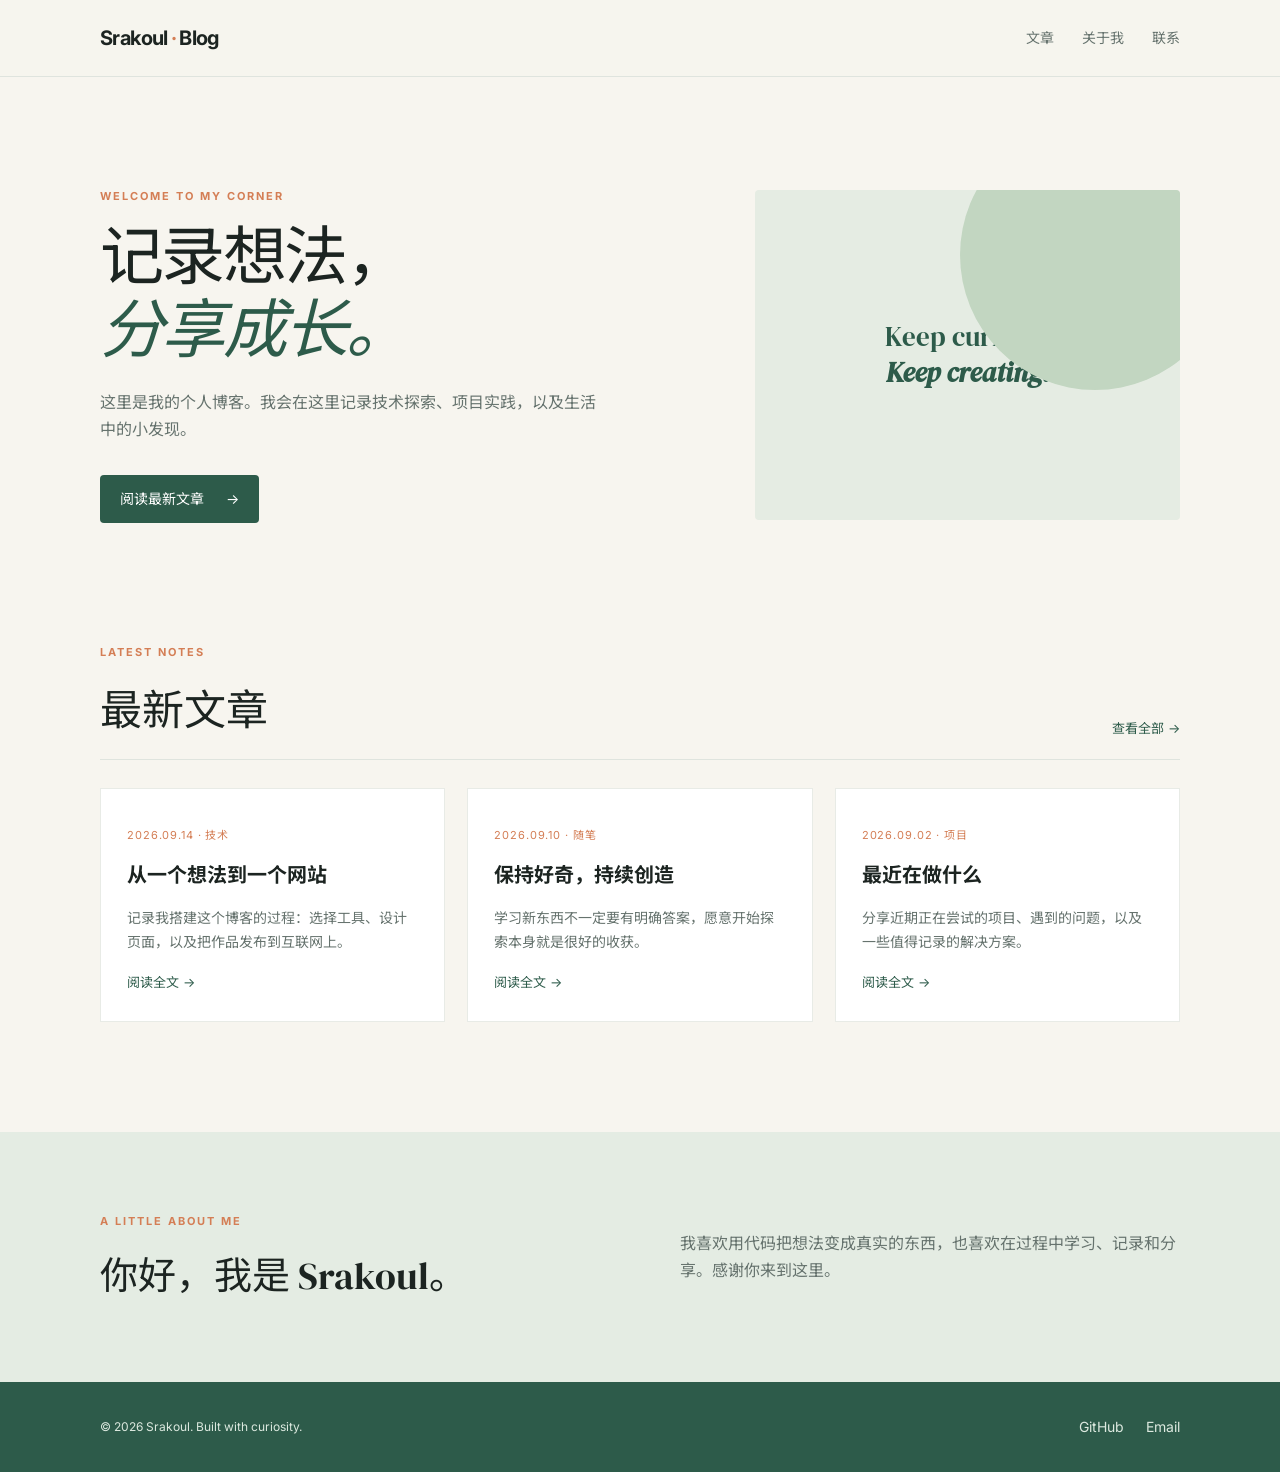
==== index.html @ ac5cc9f0 "Create personal blog homepage" ====
<!doctype html>
<html lang="zh-CN">
<head>
  <meta charset="UTF-8" />
  <meta name="viewport" content="width=device-width, initial-scale=1.0" />
  <title>Srakoul 的博客</title>
  <meta name="description" content="Srakoul 的个人博客，记录技术、创作与生活。" />
  <link rel="stylesheet" href="style.css" />
</head>
<body>
  <header class="site-header">
    <div class="wrap nav">
      <a class="brand" href="./">Srakoul<span>·</span>Blog</a>
      <nav><a href="#articles">文章</a><a href="#about">关于我</a><a href="#contact">联系</a></nav>
    </div>
  </header>

  <main>
    <section class="hero wrap">
      <div>
        <p class="eyebrow">WELCOME TO MY CORNER</p>
        <h1>记录想法，<br /><em>分享成长。</em></h1>
        <p class="intro">这里是我的个人博客。我会在这里记录技术探索、项目实践，以及生活中的小发现。</p>
        <a class="button" href="#articles">阅读最新文章 <span>→</span></a>
      </div>
      <div class="hero-card"><div class="orb"></div><p>Keep curious.<br /><strong>Keep creating.</strong></p></div>
    </section>

    <section id="articles" class="wrap section">
      <div class="section-title"><div><p class="eyebrow">LATEST NOTES</p><h2>最新文章</h2></div><a href="#articles">查看全部 →</a></div>
      <div class="posts">
        <article><p class="date">2026.09.14 · 技术</p><h3>从一个想法到一个网站</h3><p>记录我搭建这个博客的过程：选择工具、设计页面，以及把作品发布到互联网上。</p><a href="#">阅读全文 →</a></article>
        <article><p class="date">2026.09.10 · 随笔</p><h3>保持好奇，持续创造</h3><p>学习新东西不一定要有明确答案，愿意开始探索本身就是很好的收获。</p><a href="#">阅读全文 →</a></article>
        <article><p class="date">2026.09.02 · 项目</p><h3>最近在做什么</h3><p>分享近期正在尝试的项目、遇到的问题，以及一些值得记录的解决方案。</p><a href="#">阅读全文 →</a></article>
      </div>
    </section>

    <section id="about" class="about"><div class="wrap about-inner"><div><p class="eyebrow">A LITTLE ABOUT ME</p><h2>你好，我是 Srakoul。</h2></div><p>我喜欢用代码把想法变成真实的东西，也喜欢在过程中学习、记录和分享。感谢你来到这里。</p></div></section>
  </main>

  <footer id="contact"><div class="wrap footer-inner"><p>© 2026 Srakoul. Built with curiosity.</p><div><a href="https://github.com/1024971823">GitHub</a><a href="mailto:hello@example.com">Email</a></div></div></footer>
</body>
</html>
---- style.css ----
@import url('https://fonts.googleapis.com/css2?family=DM+Serif+Display:ital@0;1&family=Inter:wght@400;500;600;700&family=Noto+Sans+SC:wght@400;500;700&display=swap');
:root{--ink:#1c2421;--muted:#66736e;--cream:#f7f5ef;--green:#2d5b4a;--line:#dfe4de}*{box-sizing:border-box}body{margin:0;color:var(--ink);background:var(--cream);font-family:Inter,'Noto Sans SC',sans-serif;line-height:1.7}.wrap{width:min(1080px,calc(100% - 48px));margin:auto}.site-header{border-bottom:1px solid var(--line);background:rgba(247,245,239,.9)}.nav,.footer-inner{height:76px;display:flex;align-items:center;justify-content:space-between}.brand{font-weight:700;letter-spacing:-.03em;font-size:20px;color:var(--ink);text-decoration:none}.brand span{color:#d47e55;margin:0 3px}nav{display:flex;gap:28px}nav a,footer a{color:var(--muted);text-decoration:none;font-size:14px}nav a:hover,footer a:hover{color:var(--green)}.hero{display:grid;grid-template-columns:1.15fr .85fr;gap:80px;align-items:center;padding:110px 0 120px}.eyebrow{font-size:11px;letter-spacing:.18em;color:#d47e55;font-weight:700;margin:0 0 14px}.hero h1{font:64px/1.15 'DM Serif Display','Noto Sans SC',serif;letter-spacing:-.04em;margin:0 0 22px}.hero h1 em{color:var(--green)}.intro{max-width:500px;color:var(--muted);font-size:16px;margin-bottom:32px}.button{display:inline-block;background:var(--green);color:#fff;padding:12px 20px;border-radius:4px;text-decoration:none;font-size:14px}.button span{margin-left:18px}.hero-card{height:330px;background:#e5ece3;border-radius:4px;display:flex;align-items:center;justify-content:center;position:relative;overflow:hidden;color:var(--green);font:27px/1.35 'DM Serif Display',serif;text-align:center}.hero-card strong{font-style:italic}.orb{position:absolute;width:270px;height:270px;border-radius:50%;background:#c2d6c1;top:-70px;right:-50px}.section{padding:0 0 110px}.section-title{display:flex;align-items:end;justify-content:space-between;border-bottom:1px solid var(--line);padding-bottom:20px;margin-bottom:28px}.section-title h2,.about h2{font:42px 'DM Serif Display','Noto Sans SC',serif;margin:0}.section-title>a{color:var(--green);font-size:13px;text-decoration:none}.posts{display:grid;grid-template-columns:repeat(3,1fr);gap:22px}.posts article{background:#fff;padding:26px;border:1px solid #e8ebe6}.date{color:#d47e55;font-size:11px;letter-spacing:.08em}.posts h3{font-size:20px;margin:14px 0 10px}.posts article p:not(.date){color:var(--muted);font-size:14px}.posts article a{color:var(--green);font-size:13px;text-decoration:none}.about{background:#e4ece3;padding:80px 0}.about-inner{display:grid;grid-template-columns:1fr 1fr;gap:80px;align-items:center}.about h2{font-size:38px}.about-inner>p{color:var(--muted);font-size:16px}footer{background:var(--green);color:#dce9df}.footer-inner{height:90px}.footer-inner p{font-size:12px}.footer-inner div{display:flex;gap:22px}.footer-inner a{color:#dce9df}@media(max-width:700px){.hero{grid-template-columns:1fr;gap:45px;padding:75px 0}.hero h1{font-size:50px}.hero-card{height:230px}.posts,.about-inner{grid-template-columns:1fr}.section{padding-bottom:75px}.about-inner{gap:20px}.nav{height:65px}nav{gap:15px}}
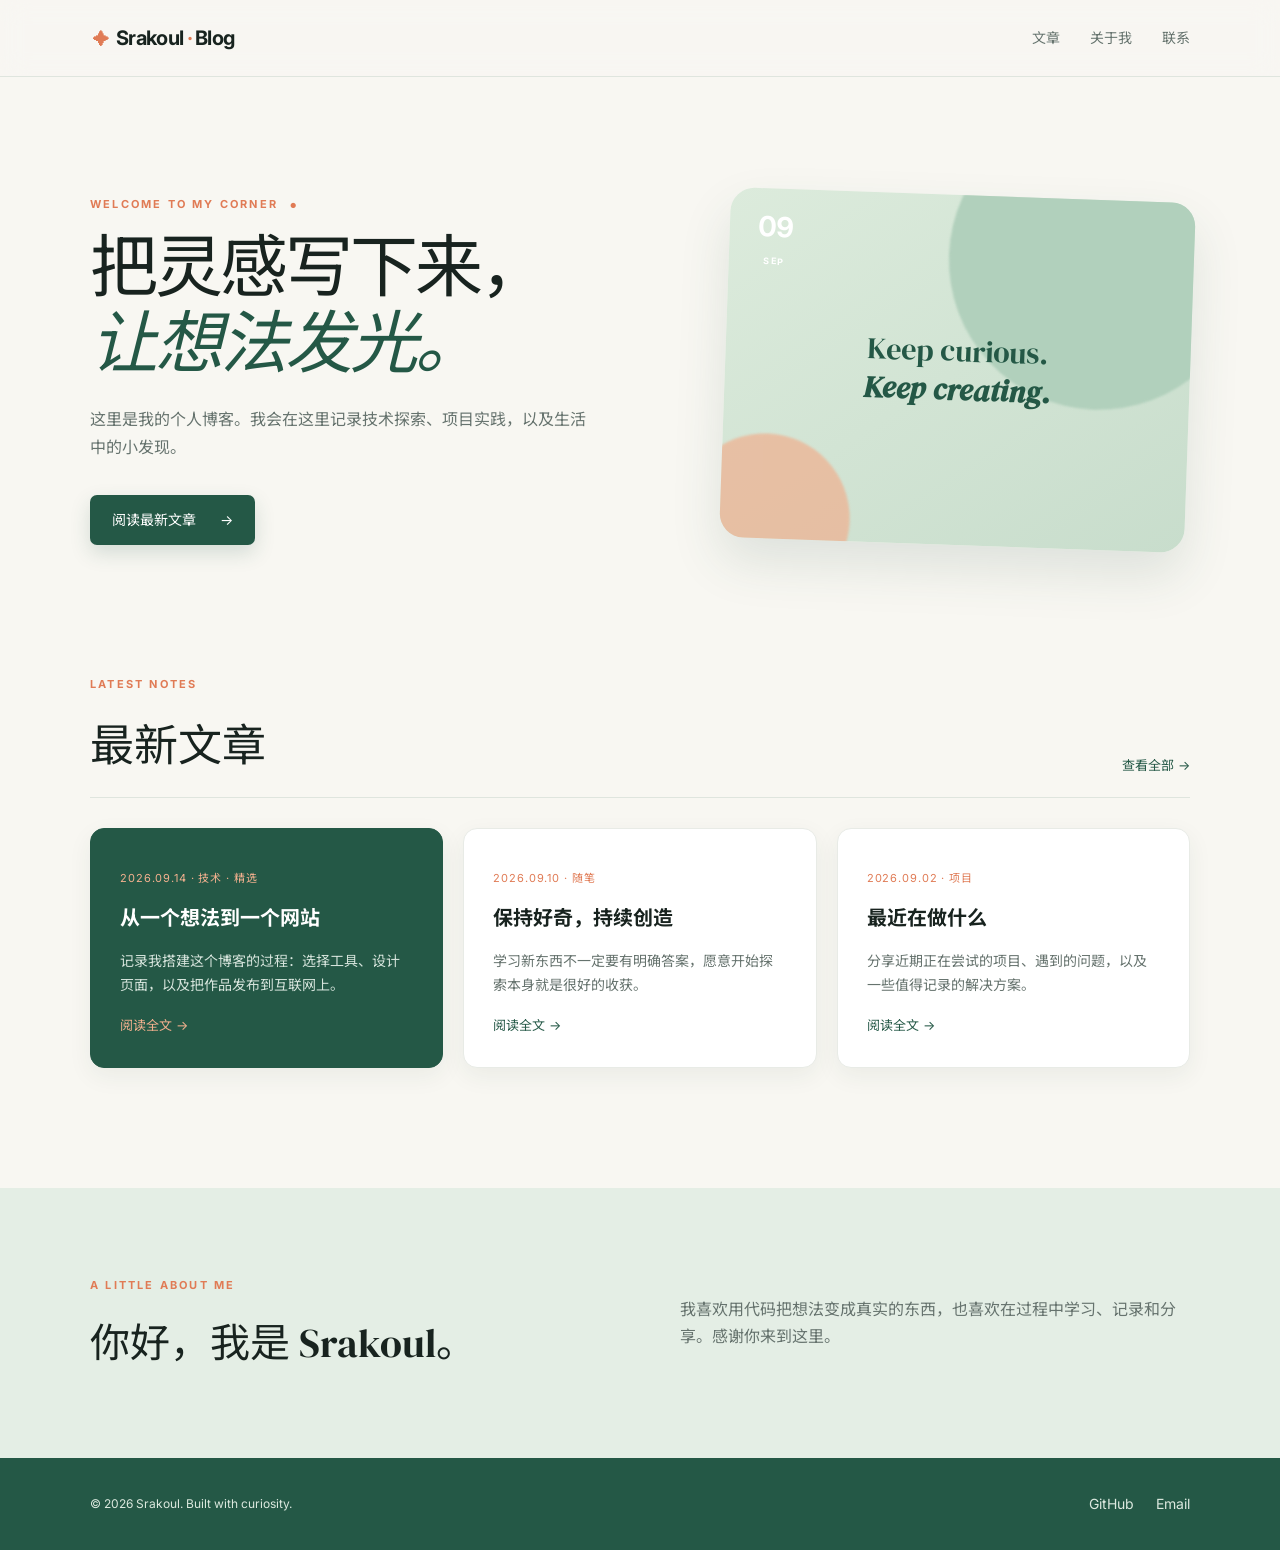
==== commit ac36b3f4: "Polish blog visual design" ====
--- a/index.html
+++ b/index.html
@@ -10,7 +10,7 @@
 <body>
   <header class="site-header">
     <div class="wrap nav">
-      <a class="brand" href="./">Srakoul<span>·</span>Blog</a>
+      <a class="brand" href="./"><span class="brand-mark">✦</span> Srakoul<span>·</span>Blog</a>
       <nav><a href="#articles">文章</a><a href="#about">关于我</a><a href="#contact">联系</a></nav>
     </div>
   </header>
@@ -18,18 +18,18 @@
   <main>
     <section class="hero wrap">
       <div>
-        <p class="eyebrow">WELCOME TO MY CORNER</p>
-        <h1>记录想法，<br /><em>分享成长。</em></h1>
+        <p class="eyebrow">WELCOME TO MY CORNER <span class="dot">●</span></p>
+        <h1>把灵感写下来，<br /><em>让想法发光。</em></h1>
         <p class="intro">这里是我的个人博客。我会在这里记录技术探索、项目实践，以及生活中的小发现。</p>
         <a class="button" href="#articles">阅读最新文章 <span>→</span></a>
       </div>
-      <div class="hero-card"><div class="orb"></div><p>Keep curious.<br /><strong>Keep creating.</strong></p></div>
+      <div class="hero-card"><div class="orb orb-one"></div><div class="orb orb-two"></div><div class="card-note">09<br /><small>SEP</small></div><p>Keep curious.<br /><strong>Keep creating.</strong></p></div>
     </section>
 
     <section id="articles" class="wrap section">
       <div class="section-title"><div><p class="eyebrow">LATEST NOTES</p><h2>最新文章</h2></div><a href="#articles">查看全部 →</a></div>
       <div class="posts">
-        <article><p class="date">2026.09.14 · 技术</p><h3>从一个想法到一个网站</h3><p>记录我搭建这个博客的过程：选择工具、设计页面，以及把作品发布到互联网上。</p><a href="#">阅读全文 →</a></article>
+        <article class="featured"><p class="date">2026.09.14 · 技术 · 精选</p><h3>从一个想法到一个网站</h3><p>记录我搭建这个博客的过程：选择工具、设计页面，以及把作品发布到互联网上。</p><a href="#">阅读全文 →</a></article>
         <article><p class="date">2026.09.10 · 随笔</p><h3>保持好奇，持续创造</h3><p>学习新东西不一定要有明确答案，愿意开始探索本身就是很好的收获。</p><a href="#">阅读全文 →</a></article>
         <article><p class="date">2026.09.02 · 项目</p><h3>最近在做什么</h3><p>分享近期正在尝试的项目、遇到的问题，以及一些值得记录的解决方案。</p><a href="#">阅读全文 →</a></article>
       </div>
--- a/style.css
+++ b/style.css
@@ -1,2 +1,2 @@
 @import url('https://fonts.googleapis.com/css2?family=DM+Serif+Display:ital@0;1&family=Inter:wght@400;500;600;700&family=Noto+Sans+SC:wght@400;500;700&display=swap');
-:root{--ink:#1c2421;--muted:#66736e;--cream:#f7f5ef;--green:#2d5b4a;--line:#dfe4de}*{box-sizing:border-box}body{margin:0;color:var(--ink);background:var(--cream);font-family:Inter,'Noto Sans SC',sans-serif;line-height:1.7}.wrap{width:min(1080px,calc(100% - 48px));margin:auto}.site-header{border-bottom:1px solid var(--line);background:rgba(247,245,239,.9)}.nav,.footer-inner{height:76px;display:flex;align-items:center;justify-content:space-between}.brand{font-weight:700;letter-spacing:-.03em;font-size:20px;color:var(--ink);text-decoration:none}.brand span{color:#d47e55;margin:0 3px}nav{display:flex;gap:28px}nav a,footer a{color:var(--muted);text-decoration:none;font-size:14px}nav a:hover,footer a:hover{color:var(--green)}.hero{display:grid;grid-template-columns:1.15fr .85fr;gap:80px;align-items:center;padding:110px 0 120px}.eyebrow{font-size:11px;letter-spacing:.18em;color:#d47e55;font-weight:700;margin:0 0 14px}.hero h1{font:64px/1.15 'DM Serif Display','Noto Sans SC',serif;letter-spacing:-.04em;margin:0 0 22px}.hero h1 em{color:var(--green)}.intro{max-width:500px;color:var(--muted);font-size:16px;margin-bottom:32px}.button{display:inline-block;background:var(--green);color:#fff;padding:12px 20px;border-radius:4px;text-decoration:none;font-size:14px}.button span{margin-left:18px}.hero-card{height:330px;background:#e5ece3;border-radius:4px;display:flex;align-items:center;justify-content:center;position:relative;overflow:hidden;color:var(--green);font:27px/1.35 'DM Serif Display',serif;text-align:center}.hero-card strong{font-style:italic}.orb{position:absolute;width:270px;height:270px;border-radius:50%;background:#c2d6c1;top:-70px;right:-50px}.section{padding:0 0 110px}.section-title{display:flex;align-items:end;justify-content:space-between;border-bottom:1px solid var(--line);padding-bottom:20px;margin-bottom:28px}.section-title h2,.about h2{font:42px 'DM Serif Display','Noto Sans SC',serif;margin:0}.section-title>a{color:var(--green);font-size:13px;text-decoration:none}.posts{display:grid;grid-template-columns:repeat(3,1fr);gap:22px}.posts article{background:#fff;padding:26px;border:1px solid #e8ebe6}.date{color:#d47e55;font-size:11px;letter-spacing:.08em}.posts h3{font-size:20px;margin:14px 0 10px}.posts article p:not(.date){color:var(--muted);font-size:14px}.posts article a{color:var(--green);font-size:13px;text-decoration:none}.about{background:#e4ece3;padding:80px 0}.about-inner{display:grid;grid-template-columns:1fr 1fr;gap:80px;align-items:center}.about h2{font-size:38px}.about-inner>p{color:var(--muted);font-size:16px}footer{background:var(--green);color:#dce9df}.footer-inner{height:90px}.footer-inner p{font-size:12px}.footer-inner div{display:flex;gap:22px}.footer-inner a{color:#dce9df}@media(max-width:700px){.hero{grid-template-columns:1fr;gap:45px;padding:75px 0}.hero h1{font-size:50px}.hero-card{height:230px}.posts,.about-inner{grid-template-columns:1fr}.section{padding-bottom:75px}.about-inner{gap:20px}.nav{height:65px}nav{gap:15px}}
+:root{--ink:#18231f;--muted:#66736e;--cream:#f8f7f2;--green:#245846;--line:#dfe5de;--orange:#e07b55}*{box-sizing:border-box}body{margin:0;color:var(--ink);background:var(--cream);font-family:Inter,'Noto Sans SC',sans-serif;line-height:1.7}.wrap{width:min(1100px,calc(100% - 52px));margin:auto}.site-header{border-bottom:1px solid var(--line);background:rgba(248,247,242,.78);backdrop-filter:blur(14px);position:sticky;top:0;z-index:5}.nav,.footer-inner{height:76px;display:flex;align-items:center;justify-content:space-between}.brand{font-weight:700;letter-spacing:-.03em;font-size:20px;color:var(--ink);text-decoration:none}.brand>span{color:var(--orange);margin:0 3px}.brand-mark{font-size:16px;color:var(--orange)!important}nav{display:flex;gap:30px}nav a,footer a{color:var(--muted);text-decoration:none;font-size:14px}nav a:hover,footer a:hover{color:var(--green)}.hero{display:grid;grid-template-columns:1.08fr .92fr;gap:90px;align-items:center;padding:118px 0 130px}.eyebrow{font-size:11px;letter-spacing:.2em;color:var(--orange);font-weight:700;margin:0 0 16px}.dot{font-size:7px;margin-left:7px}.hero h1{font:68px/1.12 'DM Serif Display','Noto Sans SC',serif;letter-spacing:-.045em;margin:0 0 24px}.hero h1 em{color:var(--green);font-style:italic}.intro{max-width:500px;color:var(--muted);font-size:16px;margin-bottom:34px}.button{display:inline-block;background:var(--green);color:#fff;padding:13px 22px;border-radius:7px;text-decoration:none;font-size:14px;box-shadow:0 8px 20px #2458462b}.button span{margin-left:20px}.hero-card{height:350px;background:linear-gradient(145deg,#dcebdc,#c8ddcc);border-radius:24px;display:flex;align-items:center;justify-content:center;position:relative;overflow:hidden;color:var(--green);font:30px/1.3 'DM Serif Display',serif;text-align:center;box-shadow:0 24px 50px #315b4420;transform:rotate(2deg)}.hero-card p{position:relative;z-index:1}.hero-card strong{font-style:italic}.orb{position:absolute;border-radius:50%;filter:blur(1px)}.orb-one{width:300px;height:300px;background:#b1d0bc;top:-90px;right:-55px}.orb-two{width:170px;height:170px;background:#f0b08f;bottom:-65px;left:-40px;opacity:.7}.card-note{position:absolute;top:24px;left:28px;font:700 28px/1 Inter;color:#fff;z-index:2}.card-note small{font-size:9px;letter-spacing:.2em}.section{padding:0 0 120px}.section-title{display:flex;align-items:end;justify-content:space-between;border-bottom:1px solid var(--line);padding-bottom:21px;margin-bottom:30px}.section-title h2,.about h2{font:44px 'DM Serif Display','Noto Sans SC',serif;margin:0}.section-title>a{color:var(--green);font-size:13px;text-decoration:none}.posts{display:grid;grid-template-columns:repeat(3,1fr);gap:20px}.posts article{background:#fff;padding:29px;border:1px solid #e8ebe6;border-radius:14px;transition:.25s;box-shadow:0 8px 24px #263e3210}.posts article:hover{transform:translateY(-5px);box-shadow:0 14px 30px #263e3220}.posts .featured{background:var(--green);color:#fff;border-color:var(--green)}.posts .featured .date,.posts .featured a{color:#f4b18f}.date{color:var(--orange);font-size:11px;letter-spacing:.08em}.posts h3{font-size:20px;margin:14px 0 10px}.posts article p:not(.date){color:var(--muted);font-size:14px}.posts .featured p:not(.date){color:#d6e4dc}.posts article a{color:var(--green);font-size:13px;text-decoration:none}.about{background:#e4eee5;padding:88px 0}.about-inner{display:grid;grid-template-columns:1fr 1fr;gap:80px;align-items:center}.about h2{font-size:40px}.about-inner>p{color:var(--muted);font-size:16px}footer{background:var(--green);color:#dce9df}.footer-inner{height:92px}.footer-inner p{font-size:12px}.footer-inner div{display:flex;gap:22px}.footer-inner a{color:#dce9df}@media(max-width:700px){.hero{grid-template-columns:1fr;gap:50px;padding:78px 0}.hero h1{font-size:51px}.hero-card{height:250px}.posts,.about-inner{grid-template-columns:1fr}.section{padding-bottom:78px}.about-inner{gap:20px}.nav{height:68px}nav{gap:15px}}
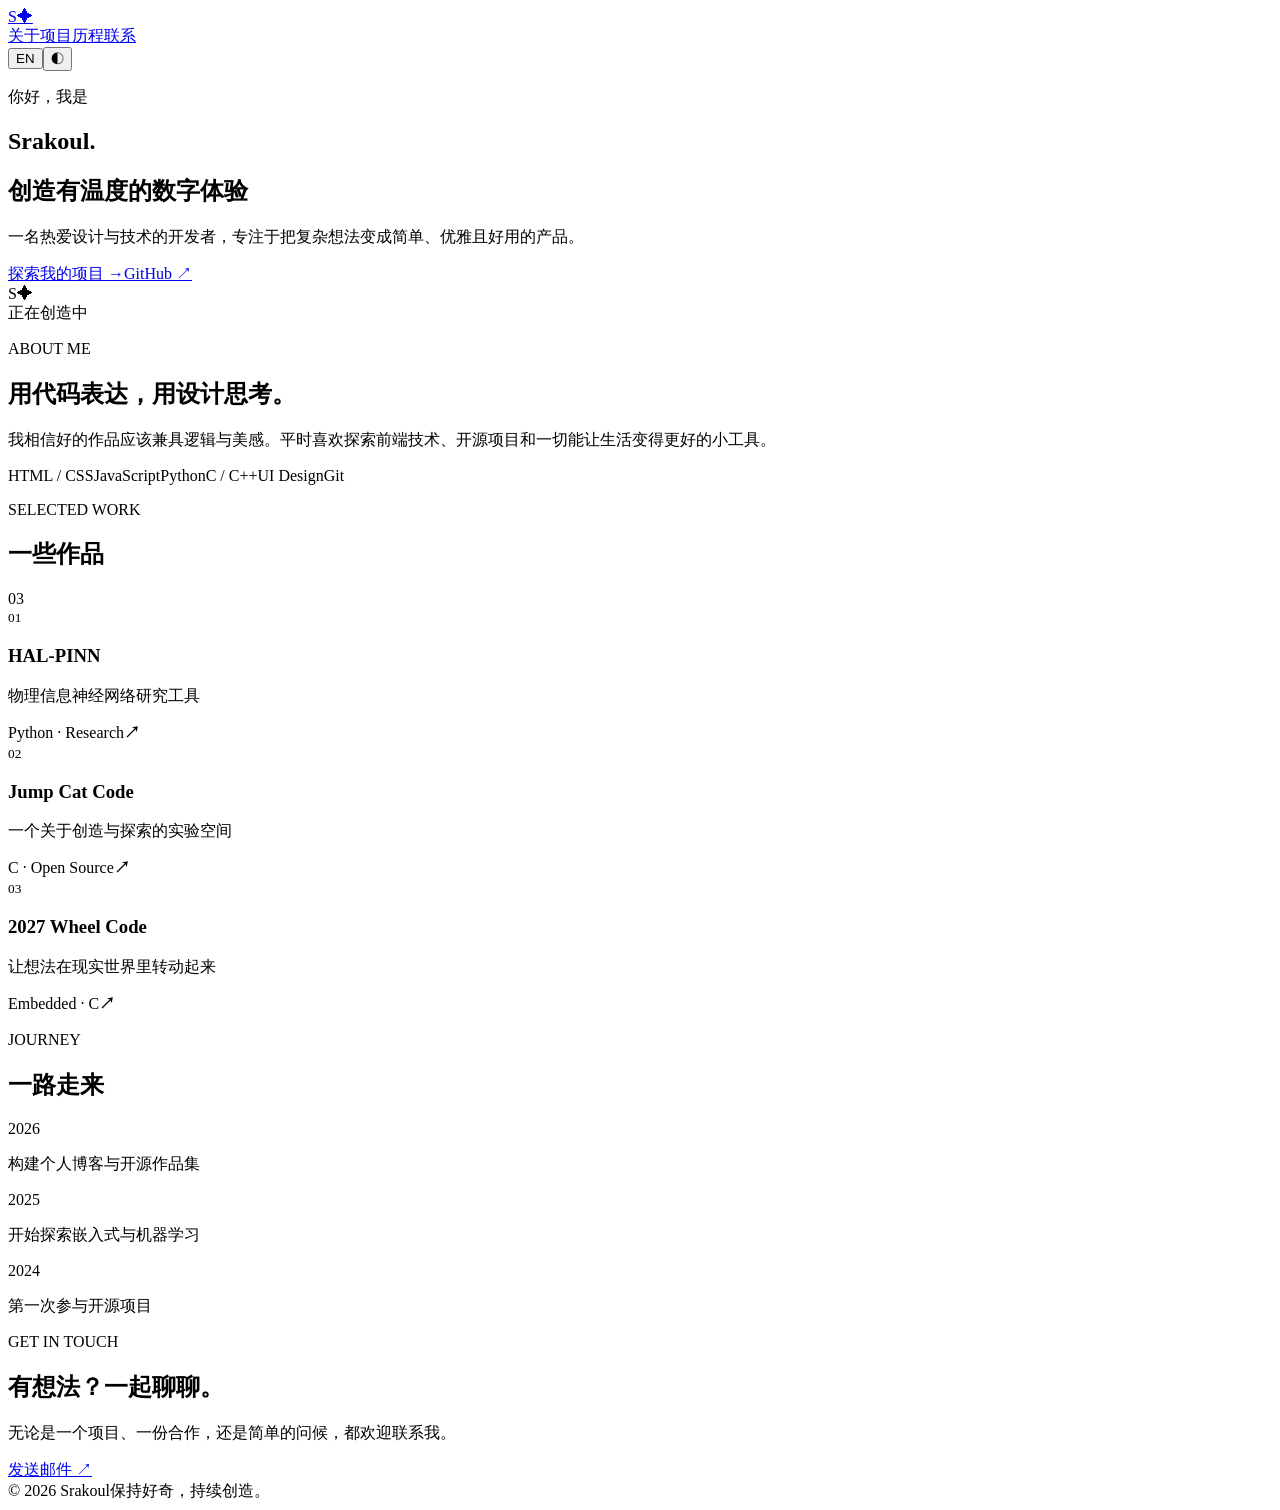
==== commit 196306bb: "Refactor blog into multilingual themed portfolio" ====
--- a/index.html
+++ b/index.html
@@ -1,43 +1 @@
-<!doctype html>
-<html lang="zh-CN">
-<head>
-  <meta charset="UTF-8" />
-  <meta name="viewport" content="width=device-width, initial-scale=1.0" />
-  <title>Srakoul 的博客</title>
-  <meta name="description" content="Srakoul 的个人博客，记录技术、创作与生活。" />
-  <link rel="stylesheet" href="style.css" />
-</head>
-<body>
-  <header class="site-header">
-    <div class="wrap nav">
-      <a class="brand" href="./"><span class="brand-mark">✦</span> Srakoul<span>·</span>Blog</a>
-      <nav><a href="#articles">文章</a><a href="#about">关于我</a><a href="#contact">联系</a></nav>
-    </div>
-  </header>
-
-  <main>
-    <section class="hero wrap">
-      <div>
-        <p class="eyebrow">WELCOME TO MY CORNER <span class="dot">●</span></p>
-        <h1>把灵感写下来，<br /><em>让想法发光。</em></h1>
-        <p class="intro">这里是我的个人博客。我会在这里记录技术探索、项目实践，以及生活中的小发现。</p>
-        <a class="button" href="#articles">阅读最新文章 <span>→</span></a>
-      </div>
-      <div class="hero-card"><div class="orb orb-one"></div><div class="orb orb-two"></div><div class="card-note">09<br /><small>SEP</small></div><p>Keep curious.<br /><strong>Keep creating.</strong></p></div>
-    </section>
-
-    <section id="articles" class="wrap section">
-      <div class="section-title"><div><p class="eyebrow">LATEST NOTES</p><h2>最新文章</h2></div><a href="#articles">查看全部 →</a></div>
-      <div class="posts">
-        <article class="featured"><p class="date">2026.09.14 · 技术 · 精选</p><h3>从一个想法到一个网站</h3><p>记录我搭建这个博客的过程：选择工具、设计页面，以及把作品发布到互联网上。</p><a href="#">阅读全文 →</a></article>
-        <article><p class="date">2026.09.10 · 随笔</p><h3>保持好奇，持续创造</h3><p>学习新东西不一定要有明确答案，愿意开始探索本身就是很好的收获。</p><a href="#">阅读全文 →</a></article>
-        <article><p class="date">2026.09.02 · 项目</p><h3>最近在做什么</h3><p>分享近期正在尝试的项目、遇到的问题，以及一些值得记录的解决方案。</p><a href="#">阅读全文 →</a></article>
-      </div>
-    </section>
-
-    <section id="about" class="about"><div class="wrap about-inner"><div><p class="eyebrow">A LITTLE ABOUT ME</p><h2>你好，我是 Srakoul。</h2></div><p>我喜欢用代码把想法变成真实的东西，也喜欢在过程中学习、记录和分享。感谢你来到这里。</p></div></section>
-  </main>
-
-  <footer id="contact"><div class="wrap footer-inner"><p>© 2026 Srakoul. Built with curiosity.</p><div><a href="https://github.com/1024971823">GitHub</a><a href="mailto:hello@example.com">Email</a></div></div></footer>
-</body>
-</html>
+<!doctype html><html lang="zh-CN" data-theme="light"><head><meta charset="UTF-8"><meta name="viewport" content="width=device-width,initial-scale=1"><title>Srakoul · Creative Developer</title><script>(function(){let t=localStorage.getItem('theme')||('dark'===matchMedia('(prefers-color-scheme:dark)').matches?'dark':'light');document.documentElement.dataset.theme=t})();</script><link rel="stylesheet" href="assets/css/style.css"><script defer src="assets/js/i18n.js"></script><script defer src="assets/js/main.js"></script></head><body><div class="glow glow-a"></div><div class="glow glow-b"></div><header><a class="logo" href="#home">S<span>✦</span></a><nav><a href="#about" data-i18n="nav.about">关于</a><a href="#projects" data-i18n="nav.projects">项目</a><a href="#timeline" data-i18n="nav.timeline">历程</a><a href="#contact" data-i18n="nav.contact">联系</a></nav><div class="actions"><button id="langBtn">EN</button><button id="themeBtn">◐</button></div></header><main><section id="home" class="hero"><div><p class="kicker" data-i18n="hero.kicker">你好，我是</p><h1>Srakoul<span>.</span></h1><h2 data-i18n="hero.role">创造有温度的数字体验</h2><p class="lead" data-i18n="hero.bio">一名热爱设计与技术的开发者，专注于把复杂想法变成简单、优雅且好用的产品。</p><div class="hero-actions"><a class="btn primary" href="#projects" data-i18n="hero.cta">探索我的项目 →</a><a class="btn ghost" href="https://github.com/1024971823">GitHub ↗</a></div></div><div class="avatar-wrap"><div class="avatar">S<span>✦</span></div><div class="status"><i></i><span data-i18n="hero.status">正在创造中</span></div></div></section><section id="about" class="section"><p class="kicker" data-i18n="about.kicker">ABOUT ME</p><h2 data-i18n="about.title">用代码表达，用设计思考。</h2><p class="section-copy" data-i18n="about.copy">我相信好的作品应该兼具逻辑与美感。平时喜欢探索前端技术、开源项目和一切能让生活变得更好的小工具。</p><div id="skills" class="chips"></div></section><section id="projects" class="section"><div class="section-head"><div><p class="kicker" data-i18n="projects.kicker">SELECTED WORK</p><h2 data-i18n="projects.title">一些作品</h2></div><span class="count">03</span></div><div id="project-list" class="project-grid"></div></section><section id="timeline" class="section"><p class="kicker" data-i18n="timeline.kicker">JOURNEY</p><h2 data-i18n="timeline.title">一路走来</h2><div id="timeline-list" class="timeline"></div></section><section id="contact" class="contact"><div><p class="kicker" data-i18n="contact.kicker">GET IN TOUCH</p><h2 data-i18n="contact.title">有想法？一起聊聊。</h2><p data-i18n="contact.copy">无论是一个项目、一份合作，还是简单的问候，都欢迎联系我。</p></div><a class="btn primary" href="mailto:hello@example.com" data-i18n="contact.btn">发送邮件 ↗</a></section></main><footer><span>© 2026 Srakoul</span><span data-i18n="footer.text">保持好奇，持续创造。</span></footer></body></html>
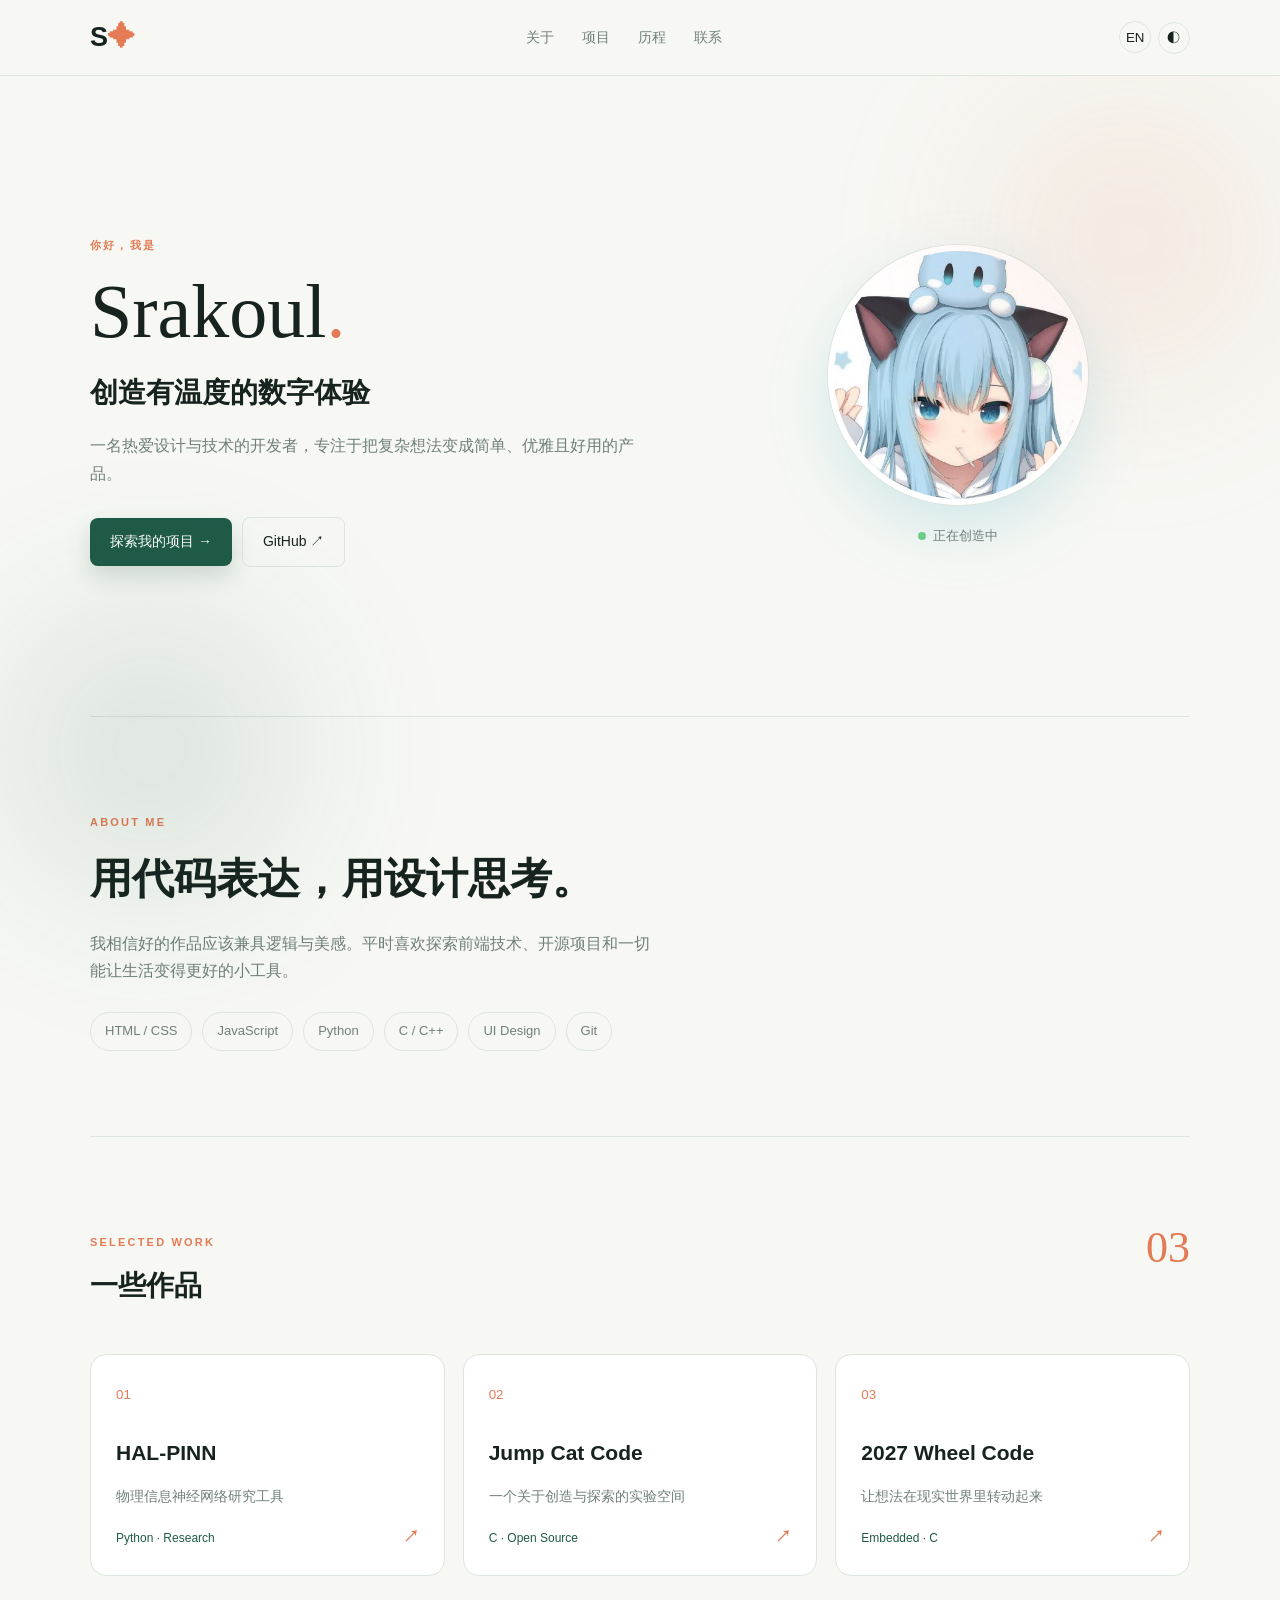
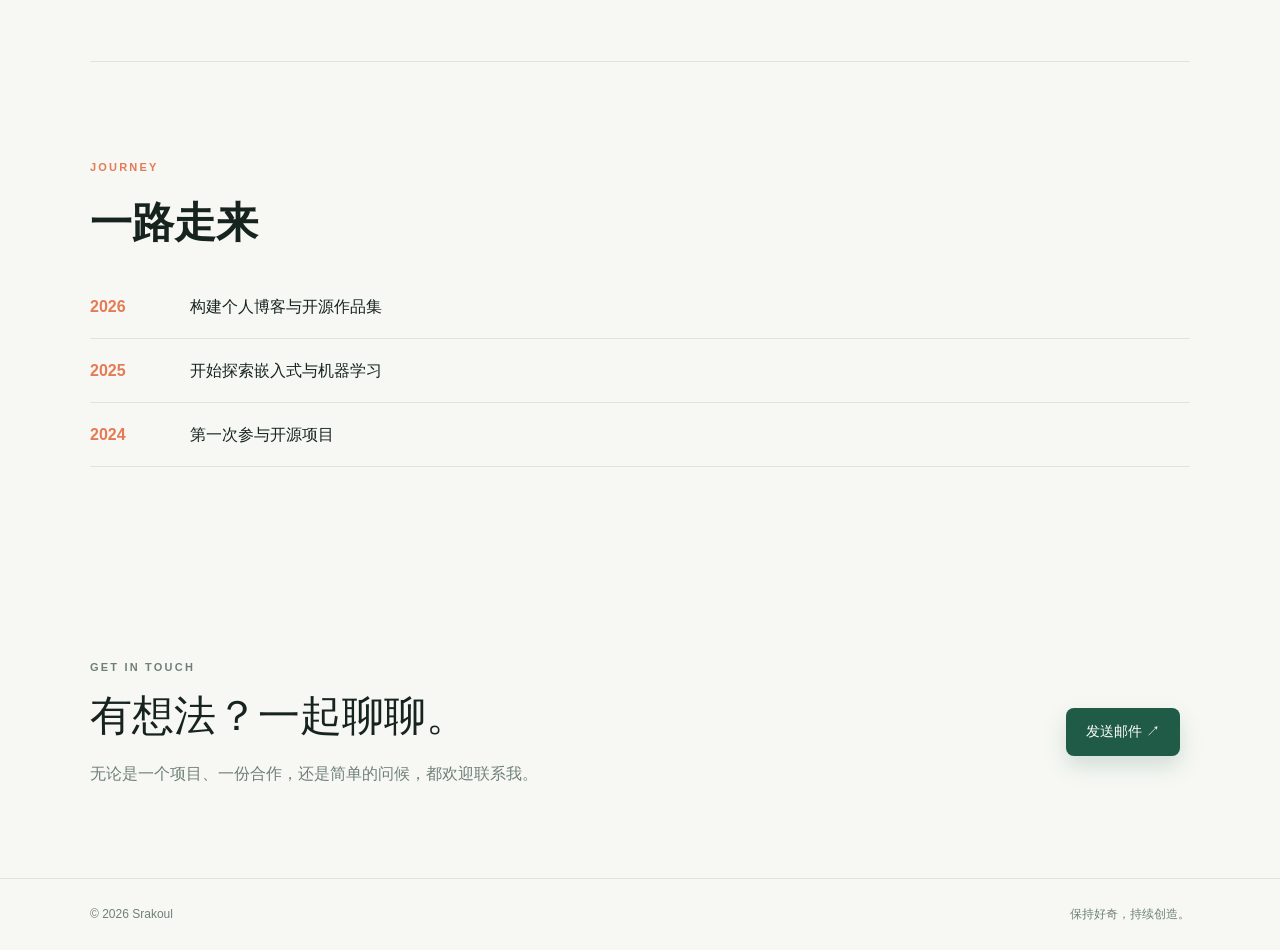
==== commit f90394a4: "Use supplied profile avatar on homepage" ====
--- a/index.html
+++ b/index.html
@@ -1 +1 @@
-<!doctype html><html lang="zh-CN" data-theme="light"><head><meta charset="UTF-8"><meta name="viewport" content="width=device-width,initial-scale=1"><title>Srakoul · Creative Developer</title><script>(function(){let t=localStorage.getItem('theme')||('dark'===matchMedia('(prefers-color-scheme:dark)').matches?'dark':'light');document.documentElement.dataset.theme=t})();</script><link rel="stylesheet" href="assets/css/style.css"><script defer src="assets/js/i18n.js"></script><script defer src="assets/js/main.js"></script></head><body><div class="glow glow-a"></div><div class="glow glow-b"></div><header><a class="logo" href="#home">S<span>✦</span></a><nav><a href="#about" data-i18n="nav.about">关于</a><a href="#projects" data-i18n="nav.projects">项目</a><a href="#timeline" data-i18n="nav.timeline">历程</a><a href="#contact" data-i18n="nav.contact">联系</a></nav><div class="actions"><button id="langBtn">EN</button><button id="themeBtn">◐</button></div></header><main><section id="home" class="hero"><div><p class="kicker" data-i18n="hero.kicker">你好，我是</p><h1>Srakoul<span>.</span></h1><h2 data-i18n="hero.role">创造有温度的数字体验</h2><p class="lead" data-i18n="hero.bio">一名热爱设计与技术的开发者，专注于把复杂想法变成简单、优雅且好用的产品。</p><div class="hero-actions"><a class="btn primary" href="#projects" data-i18n="hero.cta">探索我的项目 →</a><a class="btn ghost" href="https://github.com/1024971823">GitHub ↗</a></div></div><div class="avatar-wrap"><div class="avatar">S<span>✦</span></div><div class="status"><i></i><span data-i18n="hero.status">正在创造中</span></div></div></section><section id="about" class="section"><p class="kicker" data-i18n="about.kicker">ABOUT ME</p><h2 data-i18n="about.title">用代码表达，用设计思考。</h2><p class="section-copy" data-i18n="about.copy">我相信好的作品应该兼具逻辑与美感。平时喜欢探索前端技术、开源项目和一切能让生活变得更好的小工具。</p><div id="skills" class="chips"></div></section><section id="projects" class="section"><div class="section-head"><div><p class="kicker" data-i18n="projects.kicker">SELECTED WORK</p><h2 data-i18n="projects.title">一些作品</h2></div><span class="count">03</span></div><div id="project-list" class="project-grid"></div></section><section id="timeline" class="section"><p class="kicker" data-i18n="timeline.kicker">JOURNEY</p><h2 data-i18n="timeline.title">一路走来</h2><div id="timeline-list" class="timeline"></div></section><section id="contact" class="contact"><div><p class="kicker" data-i18n="contact.kicker">GET IN TOUCH</p><h2 data-i18n="contact.title">有想法？一起聊聊。</h2><p data-i18n="contact.copy">无论是一个项目、一份合作，还是简单的问候，都欢迎联系我。</p></div><a class="btn primary" href="mailto:hello@example.com" data-i18n="contact.btn">发送邮件 ↗</a></section></main><footer><span>© 2026 Srakoul</span><span data-i18n="footer.text">保持好奇，持续创造。</span></footer></body></html>
+<!doctype html><html lang="zh-CN" data-theme="light"><head><meta charset="UTF-8"><meta name="viewport" content="width=device-width,initial-scale=1"><title>Srakoul · Creative Developer</title><script>(function(){let t=localStorage.getItem('theme')||('dark'===matchMedia('(prefers-color-scheme:dark)').matches?'dark':'light');document.documentElement.dataset.theme=t})();</script><link rel="stylesheet" href="assets/css/style.css"><script defer src="assets/js/i18n.js"></script><script defer src="assets/js/main.js"></script></head><body><div class="glow glow-a"></div><div class="glow glow-b"></div><header><a class="logo" href="#home">S<span>✦</span></a><nav><a href="#about" data-i18n="nav.about">关于</a><a href="#projects" data-i18n="nav.projects">项目</a><a href="#timeline" data-i18n="nav.timeline">历程</a><a href="#contact" data-i18n="nav.contact">联系</a></nav><div class="actions"><button id="langBtn">EN</button><button id="themeBtn">◐</button></div></header><main><section id="home" class="hero"><div><p class="kicker" data-i18n="hero.kicker">你好，我是</p><h1>Srakoul<span>.</span></h1><h2 data-i18n="hero.role">创造有温度的数字体验</h2><p class="lead" data-i18n="hero.bio">一名热爱设计与技术的开发者，专注于把复杂想法变成简单、优雅且好用的产品。</p><div class="hero-actions"><a class="btn primary" href="#projects" data-i18n="hero.cta">探索我的项目 →</a><a class="btn ghost" href="https://github.com/1024971823">GitHub ↗</a></div></div><div class="avatar-wrap"><img class="avatar" src="assets/images/avatar.png" alt="Srakoul" width="400" height="400" decoding="async" fetchpriority="high"><div class="status"><i></i><span data-i18n="hero.status">正在创造中</span></div></div></section><section id="about" class="section"><p class="kicker" data-i18n="about.kicker">ABOUT ME</p><h2 data-i18n="about.title">用代码表达，用设计思考。</h2><p class="section-copy" data-i18n="about.copy">我相信好的作品应该兼具逻辑与美感。平时喜欢探索前端技术、开源项目和一切能让生活变得更好的小工具。</p><div id="skills" class="chips"></div></section><section id="projects" class="section"><div class="section-head"><div><p class="kicker" data-i18n="projects.kicker">SELECTED WORK</p><h2 data-i18n="projects.title">一些作品</h2></div><span class="count">03</span></div><div id="project-list" class="project-grid"></div></section><section id="timeline" class="section"><p class="kicker" data-i18n="timeline.kicker">JOURNEY</p><h2 data-i18n="timeline.title">一路走来</h2><div id="timeline-list" class="timeline"></div></section><section id="contact" class="contact"><div><p class="kicker" data-i18n="contact.kicker">GET IN TOUCH</p><h2 data-i18n="contact.title">有想法？一起聊聊。</h2><p data-i18n="contact.copy">无论是一个项目、一份合作，还是简单的问候，都欢迎联系我。</p></div><a class="btn primary" href="mailto:hello@example.com" data-i18n="contact.btn">发送邮件 ↗</a></section></main><footer><span>© 2026 Srakoul</span><span data-i18n="footer.text">保持好奇，持续创造。</span></footer></body></html>
--- a/assets/css/style.css
+++ b/assets/css/style.css
@@ -0,0 +1,2 @@
+:root{--bg:#f7f8f4;--text:#17231f;--muted:#708078;--green:#1f5b47;--accent:#e47b55;--card:#fff;--line:#dce5de}html[data-theme=dark]{--bg:#101916;--text:#edf5ef;--muted:#9aafa2;--green:#8ed0ab;--accent:#f3a17f;--card:#17241f;--line:#2a3a32}*{box-sizing:border-box}body{margin:0;background:var(--bg);color:var(--text);font-family:Inter,'Noto Sans SC',sans-serif;line-height:1.7}a{color:inherit}header{height:76px;padding:0 max(26px,calc((100% - 1100px)/2));display:flex;align-items:center;justify-content:space-between;border-bottom:1px solid var(--line);position:sticky;top:0;background:#f7f8f4d9;backdrop-filter:blur(14px);z-index:2}.logo{font-size:27px;font-weight:700;text-decoration:none}.logo span,h1>span{color:var(--accent)}nav{display:flex;gap:28px}nav a{text-decoration:none;font-size:14px;color:var(--muted)}.actions button{border:1px solid var(--line);background:transparent;color:var(--text);border-radius:50%;width:32px;height:32px;margin-left:7px}.hero,.section,.contact{width:min(1100px,calc(100% - 52px));margin:auto}.hero{min-height:640px;display:grid;grid-template-columns:1.1fr .9fr;gap:70px;align-items:center}.kicker{font-size:11px;letter-spacing:.2em;color:var(--accent);font-weight:700}h1{font:76px/1.1 'DM Serif Display',serif;margin:15px 0}h2{font-size:28px;margin:0 0 16px}.lead,.section-copy,.contact p{color:var(--muted);max-width:570px}.btn{display:inline-block;padding:12px 20px;border-radius:8px;text-decoration:none;font-size:14px;margin:14px 10px 0 0}.primary{background:var(--green);color:#fff;box-shadow:0 10px 22px #1f5b472b}.ghost{border:1px solid var(--line)}.avatar-wrap{text-align:center}.avatar{margin:auto;width:260px;height:260px;border-radius:50%;display:block;object-fit:cover;object-position:center;border:6px solid var(--card);box-shadow:0 0 0 1px var(--line),0 25px 60px #66bbd040}.status{margin-top:20px;color:var(--muted);font-size:13px}.status i{display:inline-block;width:8px;height:8px;border-radius:50%;background:#6dcc8c;margin-right:7px}.section{padding:85px 0;border-top:1px solid var(--line)}.section>h2{font-size:42px}.section-copy{font-size:16px}.chips{display:flex;flex-wrap:wrap;gap:10px;margin-top:28px}.chips span{padding:7px 14px;border:1px solid var(--line);border-radius:30px;color:var(--muted);font-size:13px}.section-head{display:flex;justify-content:space-between}.count{font:44px 'DM Serif Display';color:var(--accent)}.project-grid{display:grid;grid-template-columns:repeat(3,1fr);gap:18px;margin-top:28px}.project{background:var(--card);border:1px solid var(--line);border-radius:16px;padding:25px;min-height:210px;transition:.25s}.project:hover{transform:translateY(-6px);box-shadow:0 15px 30px #00000012}.project small{color:var(--accent)}.project h3{font-size:21px;margin:28px 0 8px}.project p{color:var(--muted);font-size:14px}.project>span{font-size:12px;color:var(--green)}.project b{float:right;color:var(--accent)}.timeline>div{display:grid;grid-template-columns:100px 1fr;border-bottom:1px solid var(--line);padding:18px 0}.timeline time{color:var(--accent);font-weight:700}.timeline p{margin:0}.contact{margin-top:20px;padding:75px 0;display:flex;align-items:center;justify-content:space-between}.contact h2{font:42px 'DM Serif Display';margin:8px 0}footer{border-top:1px solid var(--line);padding:25px max(26px,calc((100% - 1100px)/2));display:flex;justify-content:space-between;color:var(--muted);font-size:12px}.glow{position:fixed;width:300px;height:300px;border-radius:50%;filter:blur(90px);opacity:.12;pointer-events:none}.glow-a{background:var(--accent);top:10%;right:0}.glow-b{background:var(--green);bottom:0;left:0}@media(max-width:700px){nav{gap:12px}.hero{grid-template-columns:1fr;padding:70px 0}.avatar{width:190px;height:190px;font-size:75px}h1{font-size:58px}.project-grid{grid-template-columns:1fr}.contact{display:block}.contact h2,.section>h2{font-size:34px}}
+.article-list{width:min(900px,calc(100% - 52px));margin:auto;padding:100px 0 140px}.article-list h1,.article h1{font:64px "DM Serif Display";margin:8px 0 15px}.article-list .posts{margin-top:55px}.article{width:min(760px,calc(100% - 52px));margin:auto;padding:70px 0 120px}.back{color:var(--green);text-decoration:none;font-size:13px}.article h1{font-size:60px;margin-top:25px}.article-lead{font-size:20px;color:var(--muted);margin-bottom:55px}.article-body{font-size:17px;line-height:2}.article-body h2{font:34px "DM Serif Display";margin-top:45px}.article-body blockquote{border-left:3px solid var(--accent);margin:35px 0;padding:12px 25px;color:var(--green);font:24px "DM Serif Display";background:var(--card)}
